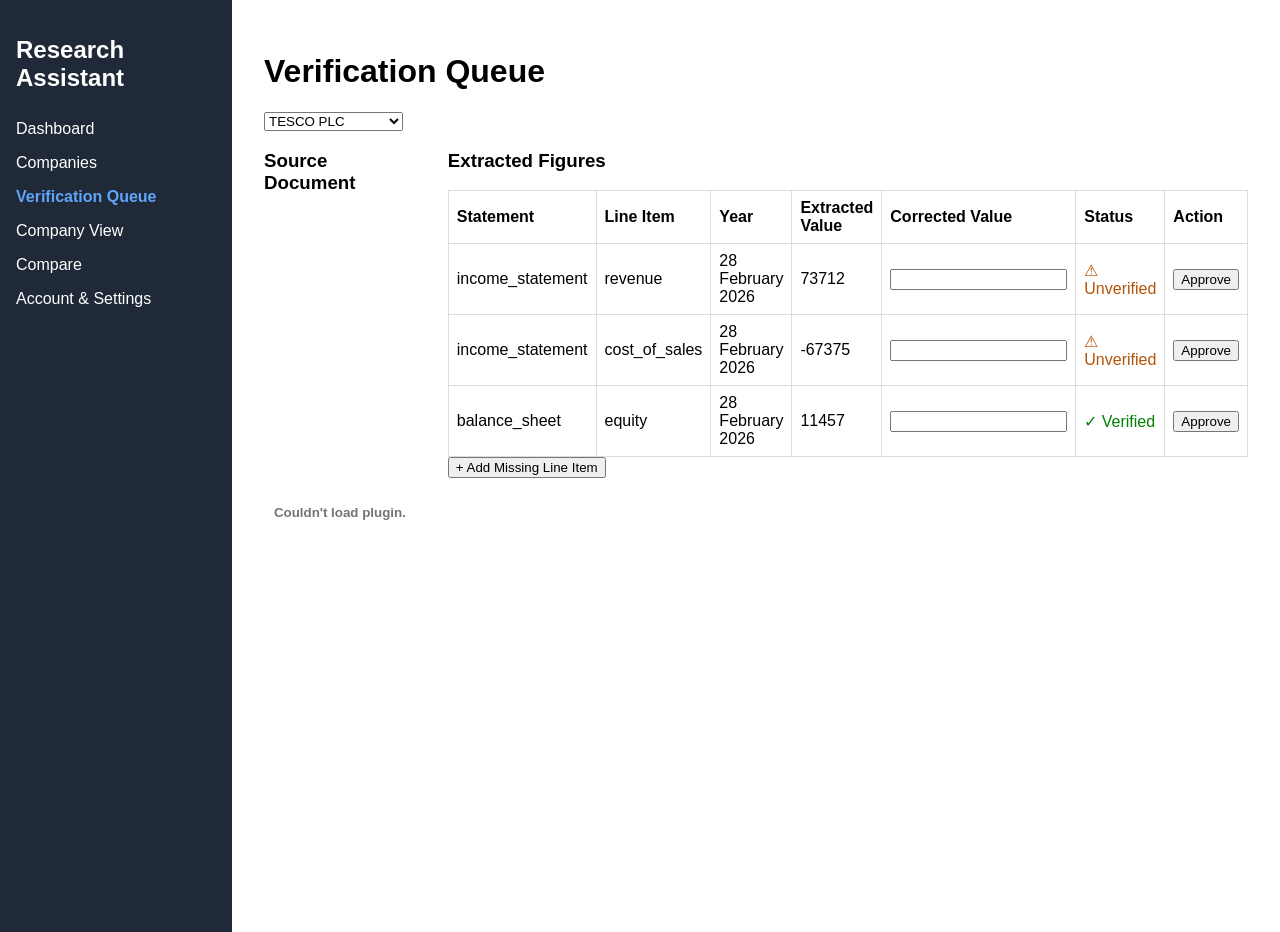
==== frontend/index.html @ a4466dfa "preparation for frontend development" ====
<!DOCTYPE html>
<html lang="en">
<head>
    <meta charset="UTF-8">
    <title>Investment Research Assistant (IRA)</title>
    <link rel="stylesheet" href="main.css">
</head>
<body>
    <div class="layout">
        <nav class="sidebar">
            <h2>Research Assistant</h2>
            <ul>
                <li><a href="/">Dashboard</a></li>
                <li><a href="/companies">Companies</a></li>
                <li><a href="/verification" class="active">Verification Queue</a></li>
                <li><a href="/company-view">Company View</a></li>
                <li><a href="/compare">Compare</a></li>
                <li><a href="/account">Account &amp; Settings</a></li>
            </ul>
        </nav>

        <main class="content">
            <h1>Verification Queue</h1>

            <select id="company-select">
                <option value="1">TESCO PLC</option>
                <option value="2">J SAINSBURY PLC</option>
            </select>

            <div class="verification-layout">
                <div class="document-panel">
                    <h3>Source Document</h3>
                    <embed id="source-pdf" src="" type="application/pdf" width="100%" height="600px">
                </div>

                <div class="figures-panel">
                    <h3>Extracted Figures</h3>
                    <table id="figures-table">
                        <thead>
                            <tr>
                                <th>Statement</th>
                                <th>Line Item</th>
                                <th>Year</th>
                                <th>Extracted Value</th>
                                <th>Corrected Value</th>
                                <th>Status</th>
                                <th>Action</th>
                            </tr>
                        </thead>
                        <tbody id="figures-body">
                            <!-- Rows inserted here by JS -->
                        </tbody>
                    </table>
                    <button id="add-row-btn">+ Add Missing Line Item</button>
                </div>
            </div>
        </main>
    </div>

    <script src="main.js"></script>
</body>
</html>
---- frontend/main.css ----
body { font-family: sans-serif; margin: 0; }
.layout { display: flex; }
.sidebar { width: 200px; background: #1f2937; color: white; height: 100vh; padding: 1rem; }
.sidebar ul { list-style: none; padding: 0; }
.sidebar a { color: white; text-decoration: none; display: block; padding: 0.5rem 0; }
.sidebar a.active { font-weight: bold; color: #60a5fa; }
.content { flex: 1; padding: 2rem; }
.verification-layout { display: flex; gap: 2rem; }
.document-panel, .figures-panel { flex: 1; }
table { width: 100%; border-collapse: collapse; }
th, td { border: 1px solid #ddd; padding: 0.5rem; text-align: left; }
.status-verified { color: green; }
.status-unverified { color: #b45309; }
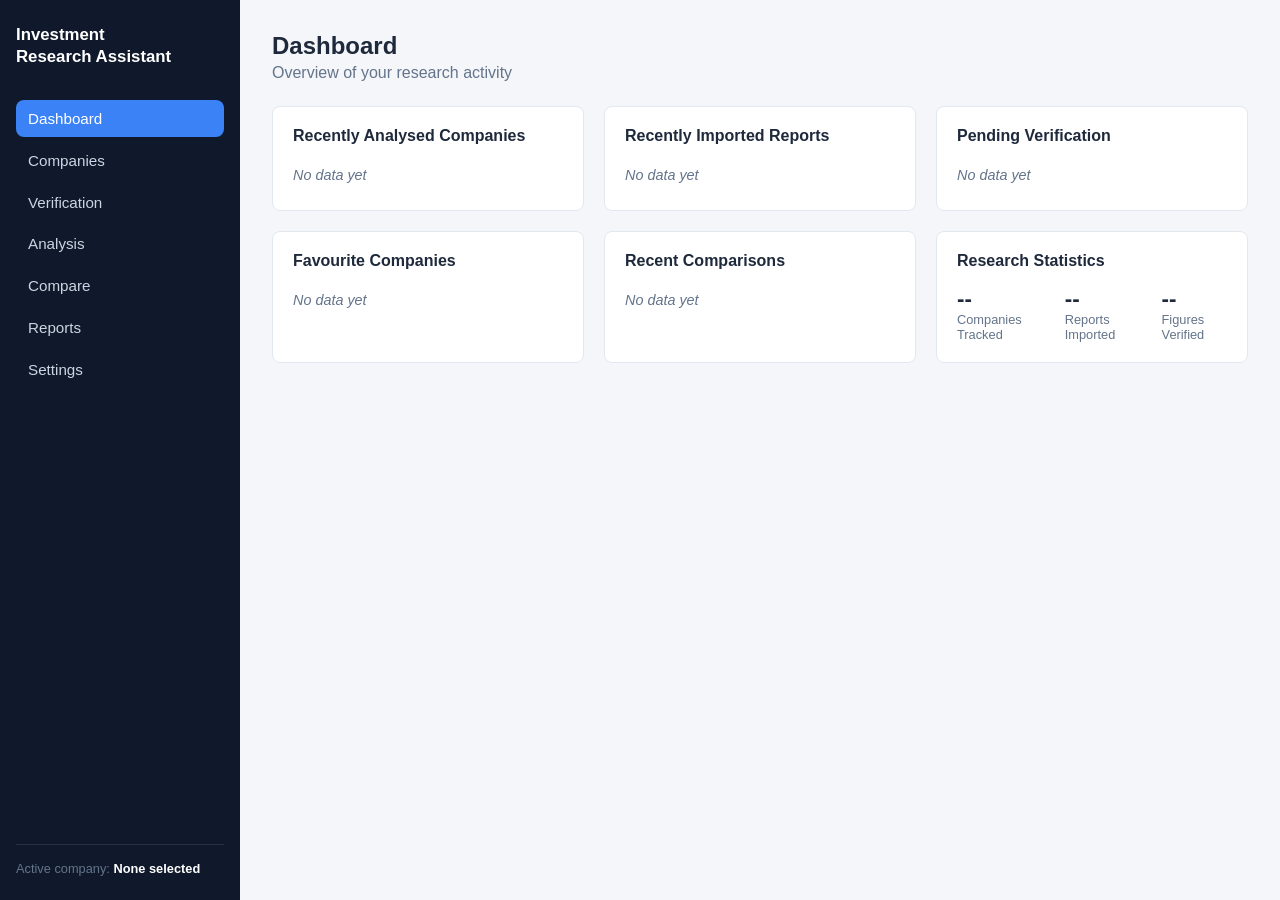
==== commit 45f74ca4: "made first move of frontend" ====
--- a/frontend/index.html
+++ b/frontend/index.html
@@ -2,61 +2,364 @@
 <html lang="en">
 <head>
     <meta charset="UTF-8">
-    <title>Investment Research Assistant (IRA)</title>
-    <link rel="stylesheet" href="main.css">
+    <meta name="viewport" content="width=device-width, initial-scale=1.0">
+    <title>Investment Research Assistant v1.0</title>
+    <link rel="stylesheet" href="style.css">
 </head>
 <body>
-    <div class="layout">
-        <nav class="sidebar">
-            <h2>Research Assistant</h2>
-            <ul>
-                <li><a href="/">Dashboard</a></li>
-                <li><a href="/companies">Companies</a></li>
-                <li><a href="/verification" class="active">Verification Queue</a></li>
-                <li><a href="/company-view">Company View</a></li>
-                <li><a href="/compare">Compare</a></li>
-                <li><a href="/account">Account &amp; Settings</a></li>
-            </ul>
-        </nav>
-
-        <main class="content">
-            <h1>Verification Queue</h1>
-
-            <select id="company-select">
-                <option value="1">TESCO PLC</option>
-                <option value="2">J SAINSBURY PLC</option>
-            </select>
-
-            <div class="verification-layout">
-                <div class="document-panel">
-                    <h3>Source Document</h3>
-                    <embed id="source-pdf" src="" type="application/pdf" width="100%" height="600px">
-                </div>
-
-                <div class="figures-panel">
-                    <h3>Extracted Figures</h3>
-                    <table id="figures-table">
+    <div class="app-container">
+
+        <!-- ============ SIDEBAR (never changes) ============ -->
+        <aside class="sidebar">
+            <div class="sidebar-header">
+                <h1 class="sidebar-title">Investment<br>Research Assistant</h1>
+            </div>
+            <nav class="sidebar-nav">
+                <button class="nav-item active" data-page="dashboard">Dashboard</button>
+                <button class="nav-item" data-page="companies">Companies</button>
+                <button class="nav-item" data-page="verification">Verification</button>
+                <button class="nav-item" data-page="analysis">Analysis</button>
+                <button class="nav-item" data-page="compare">Compare</button>
+                <button class="nav-item" data-page="reports">Reports</button>
+                <button class="nav-item" data-page="settings">Settings</button>
+            </nav>
+            <div class="sidebar-footer">
+                <span class="active-company-label">Active company: <strong id="active-company-name">None selected</strong></span>
+            </div>
+        </aside>
+
+        <!-- ============ MAIN CONTENT ============ -->
+        <main class="main-content">
+
+            <!-- ---------- DASHBOARD ---------- -->
+            <section id="dashboard" class="page active">
+                <header class="page-header">
+                    <h2>Dashboard</h2>
+                    <p class="page-subtitle">Overview of your research activity</p>
+                </header>
+
+                <div class="card-grid">
+                    <div class="card">
+                        <h3>Recently Analysed Companies</h3>
+                        <ul class="card-list" id="dashboard-recent-companies">
+                            <li class="placeholder-row">No data yet</li>
+                        </ul>
+                    </div>
+                    <div class="card">
+                        <h3>Recently Imported Reports</h3>
+                        <ul class="card-list" id="dashboard-recent-reports">
+                            <li class="placeholder-row">No data yet</li>
+                        </ul>
+                    </div>
+                    <div class="card">
+                        <h3>Pending Verification</h3>
+                        <ul class="card-list" id="dashboard-pending-verification">
+                            <li class="placeholder-row">No data yet</li>
+                        </ul>
+                    </div>
+                    <div class="card">
+                        <h3>Favourite Companies</h3>
+                        <ul class="card-list" id="dashboard-favourites">
+                            <li class="placeholder-row">No data yet</li>
+                        </ul>
+                    </div>
+                    <div class="card">
+                        <h3>Recent Comparisons</h3>
+                        <ul class="card-list" id="dashboard-recent-comparisons">
+                            <li class="placeholder-row">No data yet</li>
+                        </ul>
+                    </div>
+                    <div class="card">
+                        <h3>Research Statistics</h3>
+                        <div class="stats-grid" id="dashboard-stats">
+                            <div class="stat"><span class="stat-value">--</span><span class="stat-label">Companies Tracked</span></div>
+                            <div class="stat"><span class="stat-value">--</span><span class="stat-label">Reports Imported</span></div>
+                            <div class="stat"><span class="stat-value">--</span><span class="stat-label">Figures Verified</span></div>
+                        </div>
+                    </div>
+                </div>
+            </section>
+
+            <!-- ---------- COMPANIES ---------- -->
+            <section id="companies" class="page">
+                <header class="page-header">
+                    <h2>Companies</h2>
+                    <p class="page-subtitle">Search, filter, and select a company to work with</p>
+                </header>
+
+                <div class="toolbar">
+                    <input type="text" id="company-search-input" placeholder="Search companies...">
+                    <select id="filter-industry">
+                        <option value="">All Industries</option>
+                    </select>
+                    <select id="filter-country">
+                        <option value="">All Countries</option>
+                    </select>
+                    <select id="filter-verified">
+                        <option value="">All Statuses</option>
+                        <option value="verified">Verified</option>
+                        <option value="unverified">Unverified</option>
+                    </select>
+                </div>
+
+                <div class="table-wrapper">
+                    <table class="data-table" id="companies-table">
                         <thead>
                             <tr>
-                                <th>Statement</th>
-                                <th>Line Item</th>
-                                <th>Year</th>
-                                <th>Extracted Value</th>
-                                <th>Corrected Value</th>
+                                <th>Name</th>
+                                <th>Company Number</th>
+                                <th>Industry</th>
+                                <th>Country</th>
                                 <th>Status</th>
                                 <th>Action</th>
                             </tr>
                         </thead>
-                        <tbody id="figures-body">
-                            <!-- Rows inserted here by JS -->
+                        <tbody id="companies-table-body">
+                            <tr><td colspan="6" class="placeholder-row">No companies loaded yet</td></tr>
                         </tbody>
                     </table>
-                    <button id="add-row-btn">+ Add Missing Line Item</button>
-                </div>
-            </div>
+                </div>
+
+                <div class="card">
+                    <h3>Recently Viewed</h3>
+                    <ul class="card-list" id="companies-recently-viewed">
+                        <li class="placeholder-row">No data yet</li>
+                    </ul>
+                </div>
+            </section>
+
+            <!-- ---------- VERIFICATION ---------- -->
+            <section id="verification" class="page">
+                <header class="page-header">
+                    <h2>Verification</h2>
+                    <p class="page-subtitle">Review extracted data against the original source document</p>
+                </header>
+
+                <div class="toolbar">
+                    <select id="verification-company-select">
+                        <option value="">Select a company...</option>
+                    </select>
+                    <select id="verification-statement-filter">
+                        <option value="">All Statements</option>
+                        <option value="income_statement">Income Statement</option>
+                        <option value="balance_sheet">Balance Sheet</option>
+                        <option value="cash_flow">Cash Flow</option>
+                    </select>
+                </div>
+
+                <div class="verification-layout">
+                    <div class="document-panel card">
+                        <h3>Source Document</h3>
+                        <div class="document-viewer-placeholder" id="verification-document-viewer">
+                            <p class="placeholder-row">Select a company to load its source document</p>
+                        </div>
+                    </div>
+
+                    <div class="figures-panel card">
+                        <h3>Extracted Figures</h3>
+                        <div class="table-wrapper">
+                            <table class="data-table" id="verification-table">
+                                <thead>
+                                    <tr>
+                                        <th>Statement</th>
+                                        <th>Line Item</th>
+                                        <th>Year</th>
+                                        <th>Original PDF Text</th>
+                                        <th>Extracted Value</th>
+                                        <th>IFRS Classification</th>
+                                        <th>Confidence</th>
+                                        <th>Corrected Value</th>
+                                        <th>Status</th>
+                                        <th>Actions</th>
+                                    </tr>
+                                </thead>
+                                <tbody id="verification-table-body">
+                                    <tr><td colspan="10" class="placeholder-row">No figures loaded yet</td></tr>
+                                </tbody>
+                            </table>
+                        </div>
+                        <button class="btn btn-secondary" id="add-missing-item-btn">+ Add Missing Line Item</button>
+                    </div>
+                </div>
+            </section>
+
+            <!-- ---------- ANALYSIS ---------- -->
+            <section id="analysis" class="page">
+                <header class="page-header">
+                    <h2>Analysis</h2>
+                    <p class="page-subtitle">Company financial analysis</p>
+                </header>
+
+                <div class="accordion" id="analysis-accordion">
+                    <div class="accordion-item">
+                        <button class="accordion-header" data-target="analysis-overview">Overview</button>
+                        <div class="accordion-body" id="analysis-overview">
+                            <p class="placeholder-row">Overview data will appear here once a company is selected.</p>
+                        </div>
+                    </div>
+                    <div class="accordion-item">
+                        <button class="accordion-header" data-target="analysis-income-statement">Income Statement</button>
+                        <div class="accordion-body" id="analysis-income-statement">
+                            <table class="data-table">
+                                <thead><tr><th>Line Item</th><th colspan="3">Year (placeholder)</th></tr></thead>
+                                <tbody><tr><td colspan="4" class="placeholder-row">Awaiting data from FastAPI</td></tr></tbody>
+                            </table>
+                        </div>
+                    </div>
+                    <div class="accordion-item">
+                        <button class="accordion-header" data-target="analysis-balance-sheet">Balance Sheet</button>
+                        <div class="accordion-body" id="analysis-balance-sheet">
+                            <table class="data-table">
+                                <thead><tr><th>Line Item</th><th colspan="3">Year (placeholder)</th></tr></thead>
+                                <tbody><tr><td colspan="4" class="placeholder-row">Awaiting data from FastAPI</td></tr></tbody>
+                            </table>
+                        </div>
+                    </div>
+                    <div class="accordion-item">
+                        <button class="accordion-header" data-target="analysis-cash-flow">Cash Flow Statement</button>
+                        <div class="accordion-body" id="analysis-cash-flow">
+                            <table class="data-table">
+                                <thead><tr><th>Line Item</th><th colspan="3">Year (placeholder)</th></tr></thead>
+                                <tbody><tr><td colspan="4" class="placeholder-row">Awaiting data from FastAPI</td></tr></tbody>
+                            </table>
+                        </div>
+                    </div>
+                    <div class="accordion-item">
+                        <button class="accordion-header" data-target="analysis-ratios">Ratios</button>
+                        <div class="accordion-body" id="analysis-ratios">
+                            <p class="placeholder-row">Ratio analysis will appear here.</p>
+                        </div>
+                    </div>
+                    <div class="accordion-item">
+                        <button class="accordion-header" data-target="analysis-valuation">Valuation</button>
+                        <div class="accordion-body" id="analysis-valuation">
+                            <p class="placeholder-row">Valuation analysis will appear here.</p>
+                        </div>
+                    </div>
+                    <div class="accordion-item">
+                        <button class="accordion-header" data-target="analysis-notes">Notes</button>
+                        <div class="accordion-body" id="analysis-notes">
+                            <p class="placeholder-row">Analyst notes will appear here.</p>
+                        </div>
+                    </div>
+                </div>
+            </section>
+
+            <!-- ---------- COMPARE ---------- -->
+            <section id="compare" class="page">
+                <header class="page-header">
+                    <h2>Compare</h2>
+                    <p class="page-subtitle">Select 2–10 companies to compare side by side</p>
+                </header>
+
+                <div class="toolbar">
+                    <select id="compare-company-picker" multiple size="5">
+                        <option disabled>Companies will be listed here</option>
+                    </select>
+                    <button class="btn btn-primary" id="run-comparison-btn">Compare Selected</button>
+                </div>
+
+                <div class="card-grid">
+                    <div class="card">
+                        <h3>Side-by-Side Financial Statements</h3>
+                        <p class="placeholder-row">Comparison table will appear here</p>
+                    </div>
+                    <div class="card">
+                        <h3>Ratio Comparison</h3>
+                        <p class="placeholder-row">Ratio comparison will appear here</p>
+                    </div>
+                    <div class="card">
+                        <h3>Growth Comparison</h3>
+                        <p class="placeholder-row">Growth comparison will appear here</p>
+                    </div>
+                    <div class="card">
+                        <h3>Valuation Comparison</h3>
+                        <p class="placeholder-row">Valuation comparison will appear here</p>
+                    </div>
+                    <div class="card">
+                        <h3>Charts</h3>
+                        <p class="placeholder-row">Charts will appear here</p>
+                    </div>
+                    <div class="card">
+                        <h3>Rankings</h3>
+                        <p class="placeholder-row">Rankings will appear here</p>
+                    </div>
+                </div>
+            </section>
+
+            <!-- ---------- REPORTS ---------- -->
+            <section id="reports" class="page">
+                <header class="page-header">
+                    <h2>Reports</h2>
+                    <p class="page-subtitle">Generate investment reports</p>
+                </header>
+
+                <div class="toolbar">
+                    <select id="reports-company-select">
+                        <option value="">Select a company...</option>
+                    </select>
+                    <button class="btn btn-primary" id="generate-report-btn">Generate Report</button>
+                </div>
+
+                <div class="card-grid">
+                    <div class="card"><h3>Financial Summary</h3><p class="placeholder-row">Not yet generated</p></div>
+                    <div class="card"><h3>Ratio Analysis</h3><p class="placeholder-row">Not yet generated</p></div>
+                    <div class="card"><h3>Investment Thesis</h3><p class="placeholder-row">Not yet generated</p></div>
+                    <div class="card"><h3>Strengths</h3><p class="placeholder-row">Not yet generated</p></div>
+                    <div class="card"><h3>Weaknesses</h3><p class="placeholder-row">Not yet generated</p></div>
+                    <div class="card"><h3>Valuation</h3><p class="placeholder-row">Not yet generated</p></div>
+                    <div class="card"><h3>Recommendation</h3><p class="placeholder-row">Not yet generated</p></div>
+                </div>
+
+                <div class="card">
+                    <h3>Report History</h3>
+                    <ul class="card-list" id="reports-history-list">
+                        <li class="placeholder-row">No reports generated yet</li>
+                    </ul>
+                </div>
+            </section>
+
+            <!-- ---------- SETTINGS ---------- -->
+            <section id="settings" class="page">
+                <header class="page-header">
+                    <h2>Settings</h2>
+                    <p class="page-subtitle">Manage your account and preferences</p>
+                </header>
+
+                <div class="card-grid">
+                    <div class="card">
+                        <h3>Profile</h3>
+                        <label>Username <input type="text" id="settings-username" placeholder="Username"></label>
+                        <label>Email <input type="email" id="settings-email" placeholder="Email"></label>
+                        <label>Password <input type="password" id="settings-password" placeholder="New password"></label>
+                        <button class="btn btn-primary" id="settings-save-profile-btn">Save Profile</button>
+                    </div>
+                    <div class="card">
+                        <h3>Theme</h3>
+                        <label><input type="radio" name="theme" value="light" checked> Light</label>
+                        <label><input type="radio" name="theme" value="dark"> Dark</label>
+                    </div>
+                    <div class="card">
+                        <h3>Notifications</h3>
+                        <label><input type="checkbox" id="notify-new-filings"> Notify on new filings</label>
+                        <label><input type="checkbox" id="notify-verification-due"> Notify when verification is due</label>
+                    </div>
+                    <div class="card">
+                        <h3>API Keys</h3>
+                        <label>Companies House API Key <input type="password" id="settings-ch-api-key" placeholder="••••••••"></label>
+                        <button class="btn btn-secondary" id="settings-save-keys-btn">Save Keys</button>
+                    </div>
+                    <div class="card card-danger">
+                        <h3>Delete Account</h3>
+                        <p>This action is permanent and cannot be undone.</p>
+                        <button class="btn btn-danger" id="settings-delete-account-btn">Delete Account</button>
+                    </div>
+                </div>
+            </section>
+
         </main>
     </div>
 
-    <script src="main.js"></script>
+    <script src="app.js"></script>
 </body>
 </html>
--- a/frontend/style.css
+++ b/frontend/style.css
@@ -0,0 +1,320 @@
+/* ==========================================================================
+   Investment Research Assistant v1.0 — Stylesheet
+   Dark sidebar, light content area, card/table based professional layout.
+   ========================================================================== */
+
+:root {
+    --sidebar-width: 240px;
+    --color-sidebar-bg: #10192b;
+    --color-sidebar-text: #cbd5e1;
+    --color-sidebar-active: #3b82f6;
+    --color-bg: #f4f6f9;
+    --color-card-bg: #ffffff;
+    --color-border: #e2e8f0;
+    --color-text: #1e293b;
+    --color-text-muted: #64748b;
+    --color-danger: #dc2626;
+    --radius: 8px;
+    --transition: 0.15s ease-in-out;
+}
+
+* { box-sizing: border-box; }
+
+body {
+    margin: 0;
+    font-family: "Segoe UI", Roboto, -apple-system, sans-serif;
+    background: var(--color-bg);
+    color: var(--color-text);
+}
+
+.app-container {
+    display: flex;
+    min-height: 100vh;
+}
+
+/* ---------------- Sidebar ---------------- */
+
+.sidebar {
+    width: var(--sidebar-width);
+    background: var(--color-sidebar-bg);
+    color: var(--color-sidebar-text);
+    display: flex;
+    flex-direction: column;
+    padding: 1.5rem 1rem;
+    flex-shrink: 0;
+}
+
+.sidebar-title {
+    font-size: 1.05rem;
+    line-height: 1.3;
+    margin: 0 0 2rem 0;
+    color: #fff;
+}
+
+.sidebar-nav {
+    display: flex;
+    flex-direction: column;
+    gap: 0.25rem;
+    flex: 1;
+}
+
+.nav-item {
+    background: none;
+    border: none;
+    color: var(--color-sidebar-text);
+    text-align: left;
+    padding: 0.65rem 0.75rem;
+    border-radius: var(--radius);
+    cursor: pointer;
+    font-size: 0.95rem;
+    transition: background var(--transition), color var(--transition);
+}
+
+.nav-item:hover {
+    background: rgba(255, 255, 255, 0.08);
+    color: #fff;
+}
+
+.nav-item.active {
+    background: var(--color-sidebar-active);
+    color: #fff;
+}
+
+.sidebar-footer {
+    font-size: 0.8rem;
+    color: var(--color-text-muted);
+    border-top: 1px solid rgba(255, 255, 255, 0.1);
+    padding-top: 1rem;
+}
+
+.active-company-label strong {
+    color: #fff;
+}
+
+/* ---------------- Main content ---------------- */
+
+.main-content {
+    flex: 1;
+    padding: 2rem;
+    overflow-y: auto;
+}
+
+.page { display: none; }
+.page.active { display: block; animation: fadeIn 0.15s ease-in-out; }
+
+@keyframes fadeIn {
+    from { opacity: 0; }
+    to { opacity: 1; }
+}
+
+.page-header { margin-bottom: 1.5rem; }
+.page-header h2 { margin: 0 0 0.25rem 0; }
+.page-subtitle { margin: 0; color: var(--color-text-muted); }
+
+/* ---------------- Cards ---------------- */
+
+.card-grid {
+    display: grid;
+    grid-template-columns: repeat(auto-fit, minmax(280px, 1fr));
+    gap: 1.25rem;
+}
+
+.card {
+    background: var(--color-card-bg);
+    border: 1px solid var(--color-border);
+    border-radius: var(--radius);
+    padding: 1.25rem;
+}
+
+.card h3 {
+    margin-top: 0;
+    font-size: 1rem;
+}
+
+.card-danger {
+    border-color: var(--color-danger);
+}
+
+.card-list {
+    list-style: none;
+    margin: 0;
+    padding: 0;
+}
+
+.card-list li {
+    padding: 0.4rem 0;
+    border-bottom: 1px solid var(--color-border);
+    font-size: 0.9rem;
+}
+
+.card-list li:last-child { border-bottom: none; }
+
+.placeholder-row {
+    color: var(--color-text-muted);
+    font-style: italic;
+    font-size: 0.9rem;
+}
+
+.stats-grid {
+    display: flex;
+    gap: 1.5rem;
+}
+
+.stat {
+    display: flex;
+    flex-direction: column;
+}
+
+.stat-value {
+    font-size: 1.4rem;
+    font-weight: 600;
+}
+
+.stat-label {
+    font-size: 0.8rem;
+    color: var(--color-text-muted);
+}
+
+/* ---------------- Toolbar ---------------- */
+
+.toolbar {
+    display: flex;
+    gap: 0.75rem;
+    margin-bottom: 1.25rem;
+    flex-wrap: wrap;
+}
+
+.toolbar input, .toolbar select {
+    padding: 0.5rem 0.75rem;
+    border: 1px solid var(--color-border);
+    border-radius: var(--radius);
+    font-size: 0.9rem;
+}
+
+/* ---------------- Tables ---------------- */
+
+.table-wrapper {
+    overflow-x: auto;
+    margin-bottom: 1rem;
+}
+
+.data-table {
+    width: 100%;
+    border-collapse: collapse;
+    background: var(--color-card-bg);
+    font-size: 0.9rem;
+}
+
+.data-table th, .data-table td {
+    padding: 0.6rem 0.75rem;
+    border-bottom: 1px solid var(--color-border);
+    text-align: left;
+}
+
+.data-table th {
+    background: #f8fafc;
+    font-weight: 600;
+    color: var(--color-text-muted);
+}
+
+/* ---------------- Buttons ---------------- */
+
+.btn {
+    padding: 0.5rem 1rem;
+    border-radius: var(--radius);
+    border: none;
+    cursor: pointer;
+    font-size: 0.9rem;
+    transition: background var(--transition);
+}
+
+.btn-primary { background: var(--color-sidebar-active); color: #fff; }
+.btn-primary:hover { background: #2563eb; }
+
+.btn-secondary { background: #e2e8f0; color: var(--color-text); }
+.btn-secondary:hover { background: #cbd5e1; }
+
+.btn-danger { background: var(--color-danger); color: #fff; }
+.btn-danger:hover { background: #b91c1c; }
+
+/* ---------------- Verification page ---------------- */
+
+.verification-layout {
+    display: flex;
+    gap: 1.5rem;
+    align-items: flex-start;
+}
+
+.document-panel, .figures-panel { flex: 1; min-width: 0; }
+
+.document-viewer-placeholder {
+    height: 500px;
+    display: flex;
+    align-items: center;
+    justify-content: center;
+    background: #f8fafc;
+    border: 1px dashed var(--color-border);
+    border-radius: var(--radius);
+}
+
+.status-verified { color: #16a34a; font-weight: 600; }
+.status-unverified { color: #b45309; font-weight: 600; }
+
+/* ---------------- Accordion (Analysis page) ---------------- */
+
+.accordion-item {
+    border: 1px solid var(--color-border);
+    border-radius: var(--radius);
+    margin-bottom: 0.75rem;
+    overflow: hidden;
+}
+
+.accordion-header {
+    width: 100%;
+    text-align: left;
+    background: var(--color-card-bg);
+    border: none;
+    padding: 0.9rem 1rem;
+    font-size: 0.95rem;
+    font-weight: 600;
+    cursor: pointer;
+}
+
+.accordion-header:hover { background: #f8fafc; }
+
+.accordion-body {
+    padding: 1rem;
+    display: none;
+    background: #fbfcfe;
+}
+
+.accordion-body.open { display: block; }
+
+/* ---------------- Settings forms ---------------- */
+
+.card label {
+    display: block;
+    font-size: 0.85rem;
+    color: var(--color-text-muted);
+    margin-bottom: 0.75rem;
+}
+
+.card input[type="text"],
+.card input[type="email"],
+.card input[type="password"] {
+    display: block;
+    width: 100%;
+    margin-top: 0.25rem;
+    padding: 0.5rem;
+    border: 1px solid var(--color-border);
+    border-radius: var(--radius);
+}
+
+/* ---------------- Responsive ---------------- */
+
+@media (max-width: 900px) {
+    .app-container { flex-direction: column; }
+    .sidebar { width: 100%; flex-direction: row; overflow-x: auto; }
+    .sidebar-nav { flex-direction: row; }
+    .verification-layout { flex-direction: column; }
+}
